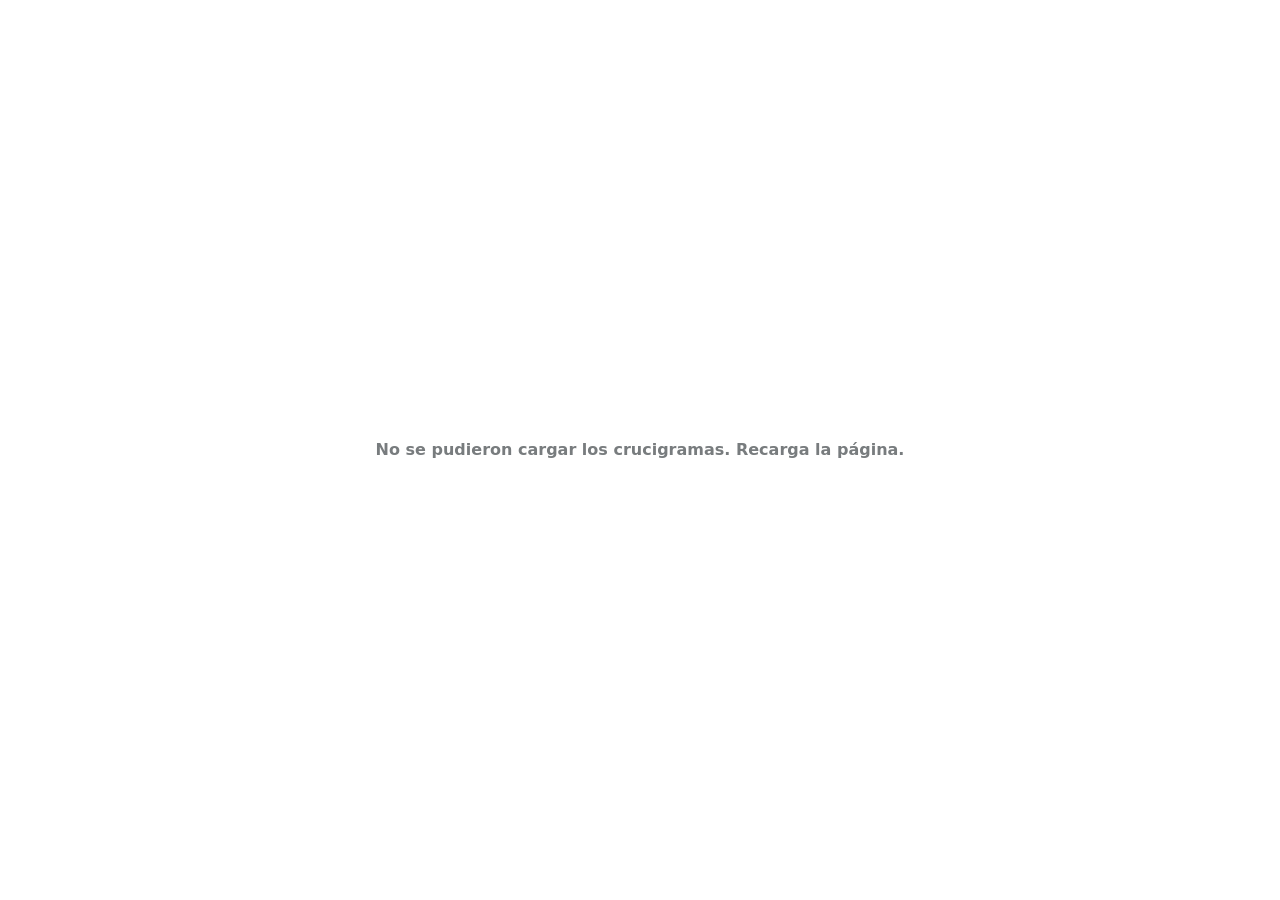
==== crucigrama/index.html @ 8b26be77 "Crucigramas: banco de pistas, generador, validador y juego (WIP) Co-Authored-By: Claude Sonnet 5.5 <" ====
<!doctype html>
<html lang="es">
<head>
<meta charset="utf-8">
<meta name="viewport" content="width=device-width,initial-scale=1,viewport-fit=cover,user-scalable=no">
<meta name="theme-color" content="#121213">
<meta name="description" content="400 crucigramas en español con pistas. Modo sin letras sugeridas o con letras sugeridas, y ayudas limitadas por crucigrama.">
<title>Crucigramas · Pasatiempos</title>
<script src="../shared.js"></script>
<link rel="stylesheet" href="../shared.css">
<link rel="icon" href="data:image/svg+xml,%3Csvg xmlns='http://www.w3.org/2000/svg' viewBox='0 0 32 32'%3E%3Crect width='32' height='32' rx='6' fill='%23b59f3b'/%3E%3Cpath d='M4 4h8v8H4zM12 12h8v8h-8zM20 20h8v8h-8z' fill='white'/%3E%3C/svg%3E">
<style>
body{background:var(--bg);color:var(--fg);font:16px/1.4 system-ui,-apple-system,"Segoe UI",Roboto,sans-serif;display:flex;flex-direction:column;
max-width:620px;margin:0 auto;padding:env(safe-area-inset-top) 12px env(safe-area-inset-bottom);overflow:hidden;touch-action:manipulation;user-select:none}
header{display:flex;align-items:center;justify-content:space-between;gap:6px;padding:6px 0;border-bottom:1px solid var(--line)}
header .ib{width:36px;height:36px;font-size:18px}
h1{font-size:clamp(18px,5vw,26px);margin:0;font-weight:800;letter-spacing:.02em}
.hbar{display:flex;gap:2px;align-items:center;min-width:76px}.hbar:last-child{justify-content:flex-end}
.streak{font-weight:700;font-size:15px;padding:0 4px;white-space:nowrap}
[hidden]{display:none!important}
/* ---- lista ---- */
#list{flex:1;min-height:0;overflow:auto;padding:10px 0 16px}
.fil{margin:0 0 10px}.fil p{margin:0 0 4px;font-size:12px;font-weight:700;color:var(--muted);text-transform:uppercase;letter-spacing:.05em}
.fil .seg button{padding:7px 8px;font-size:14px}
.cont{display:flex;gap:8px;margin:4px 0 12px;flex-wrap:wrap}
.pz{display:grid;grid-template-columns:repeat(auto-fill,minmax(52px,1fr));gap:6px}
.pz button{aspect-ratio:1;border-radius:10px;border:2px solid var(--line);font-weight:700;font-size:15px;position:relative;background:var(--card)}
.pz button.p{background:var(--sel);border-color:transparent}
.pz button.d{background:var(--ok);border-color:transparent;color:#fff}
.pz button.d.s::after{content:"★";position:absolute;right:4px;top:0;font-size:11px;color:#ffd54f}
.pz button small{display:block;font-size:9px;font-weight:600;opacity:.7;line-height:1}
.sum{font-size:13px;color:var(--muted);margin:2px 0 8px}
/* ---- juego ---- */
#game{flex:1;min-height:0;display:flex;flex-direction:column}
.info{display:flex;justify-content:space-between;align-items:center;font-size:14px;font-weight:600;color:var(--muted);padding:6px 2px 2px}
.info button{font-weight:700}
#timer{font-variant-numeric:tabular-nums;min-width:64px;text-align:left}
main{flex:1;min-height:0;display:flex;flex-direction:column;align-items:center;justify-content:center;gap:6px;padding:4px 0}
#wrap{position:relative;width:min(100%,calc(100dvh - 400px),560px);aspect-ratio:1}
#board{container-type:inline-size;display:grid;width:100%;height:100%;border:2px solid var(--muted);background:var(--muted);gap:1px}
#board.paused{filter:blur(14px)}
.c{position:relative;display:grid;place-items:center;background:var(--bg);cursor:pointer;min-width:0}
.c.b{background:var(--fg)}
.c .n{position:absolute;left:2px;top:1px;font-size:calc(100cqw / var(--n) * .3);line-height:1;font-weight:700;color:var(--muted)}
.c .v{font-size:calc(100cqw / var(--n) * .58);font-weight:600;text-transform:uppercase;line-height:1;color:var(--mine)}
.c.w{background:var(--peer)}.c.sel{background:var(--sel)}
.c.g .v{color:var(--given);font-weight:800}
.c.r .v{color:var(--ok)}
.c.x{background:var(--errbg)}.c.x .v{color:var(--err)}
.c.hint{outline:3px solid var(--ok);outline-offset:-3px;z-index:1}
#pause{position:absolute;inset:0;display:grid;place-items:center;z-index:3}
#clue{width:100%;display:flex;align-items:center;gap:6px;background:var(--peer);border-radius:10px;padding:4px 6px;min-height:52px}
#clue button{width:34px;height:34px;border-radius:8px;font-size:18px;flex:none}
#clue button:hover{background:var(--line)}
#clueT{flex:1;font-size:14px;font-weight:600;line-height:1.25;text-align:center}
#clueT b{color:var(--ok);margin-right:4px}
#kb{display:flex;flex-direction:column;gap:5px;padding:6px 0 4px}
.kr{display:flex;gap:4px;justify-content:center}
.k{flex:1;max-width:40px;height:clamp(40px,6.5dvh,50px);border-radius:6px;background:var(--key);color:var(--key-fg);font-weight:700;font-size:16px;text-transform:uppercase;display:grid;place-items:center}
.k.w{flex:1.5;max-width:60px}
.k:active{filter:brightness(.9)}
@media (hover:hover) and (pointer:fine){#kb{display:none}#wrap{width:min(100%,calc(100dvh - 300px),560px)}}
.tools{display:grid;grid-template-columns:repeat(4,1fr);gap:4px;padding:2px 0 8px}
.tl{display:flex;flex-direction:column;align-items:center;gap:1px;padding:5px 0;border-radius:8px;font-size:11px;font-weight:600;color:var(--muted);line-height:1.2}
.tl b{font-size:19px;color:var(--fg);font-weight:400}
.tl:hover{background:var(--line)}.tl:disabled{opacity:.35;cursor:default}
.tl i{font-style:normal;color:var(--fg);font-weight:700}
.help p{margin:8px 0;font-size:14px}
.cl{display:grid;grid-template-columns:1fr 1fr;gap:10px;max-height:60dvh;overflow:auto;font-size:13px}
.cl h3{margin:0 0 6px;font-size:13px;text-transform:uppercase;letter-spacing:.05em;color:var(--muted)}
.cl button{display:block;width:100%;text-align:left;padding:5px 6px;border-radius:6px;line-height:1.25}
.cl button:hover,.cl button.on{background:var(--sel)}
.cl button.ok{opacity:.45;text-decoration:line-through}
.cl b{color:var(--ok)}
#load{position:fixed;inset:0;display:grid;place-items:center;background:var(--bg);z-index:20;font-weight:700;color:var(--muted)}
.times{display:grid;grid-template-columns:1fr 1fr;gap:6px;margin:0 0 14px;text-align:center}
.times b{display:block;font-size:22px}.times span{font-size:11px;color:var(--muted)}
@keyframes win{40%{transform:scale(1.03)}}
#board.won{animation:win .6s}
</style>
</head>
<body>
<header>
  <div class="hbar"><a class="ib" href="../" aria-label="Pasatiempos" title="Pasatiempos">🏠</a><button class="ib" id="bHelp" aria-label="Ayuda">?</button></div>
  <h1>Crucigramas</h1>
  <div class="hbar"><span class="streak" id="streak" title="Racha"></span><button class="ib" id="bStats" aria-label="Estadísticas">📊</button><button class="ib" id="bSet" aria-label="Ajustes">⚙️</button></div>
</header>

<section id="list">
  <div class="fil"><p>Modo</p><div class="seg" id="fMode"></div></div>
  <div class="cont" id="cont"></div>
  <div class="fil"><p>Tamaño</p><div class="seg" id="fSize"></div></div>
  <div class="fil"><p>Estado</p><div class="seg" id="fState"></div></div>
  <div class="sum" id="sum"></div>
  <div class="pz" id="pz"></div>
</section>

<section id="game" hidden>
  <div class="info"><button id="bBack">← Lista</button><button id="timer" aria-label="Pausa">00:00</button><span id="modeL"></span></div>
  <main>
    <div id="wrap"><div id="board" role="grid"></div><div id="pause" hidden><button class="btn main" id="bResume">Continuar</button></div></div>
    <div id="clue"><button id="cPrev" aria-label="Pista anterior">‹</button><div id="clueT"></div><button id="cNext" aria-label="Pista siguiente">›</button></div>
  </main>
  <div id="kb"></div>
  <div class="tools">
    <button class="tl" id="tCheck"><b>✔️</b><span>Revisar</span></button>
    <button class="tl" id="tLetter"><b>🔤</b><span>Letra <i id="nL"></i></span></button>
    <button class="tl" id="tWord"><b>📖</b><span>Palabra <i id="nW"></i></span></button>
    <button class="tl" id="tClues"><b>📋</b><span>Pistas</span></button>
  </div>
</section>

<div id="toast" role="status"></div>
<div id="load">Cargando…</div>
<dialog id="dHelp"><button class="ib x" data-close aria-label="Cerrar">✕</button><div class="help" id="helpBody"></div></dialog>
<dialog id="dStats"><button class="ib x" data-close aria-label="Cerrar">✕</button><div id="statsBody"></div></dialog>
<dialog id="dSet"><button class="ib x" data-close aria-label="Cerrar">✕</button><div id="setBody"></div></dialog>
<dialog id="dClues"><button class="ib x" data-close aria-label="Cerrar">✕</button><div id="cluesBody"></div></dialog>

<script>
"use strict";
const MODES = { sin: "Sin letras sugeridas", con: "Con letras sugeridas" };
const MAX_LETTERS = 3, MAX_WORDS = 1;
const $ = (id) => document.getElementById(id);
const el = (tag, cls, txt) => { const e = document.createElement(tag); if (cls) e.className = cls; if (txt != null) e.textContent = txt; return e; };
const fmt = (ms) => { const s = Math.floor(ms / 1000); return `${String(Math.floor(s / 60)).padStart(2, "0")}:${String(s % 60).padStart(2, "0")}`; };
const norm = (w) => w.toLowerCase().replace(/ñ/g, "\u0001").normalize("NFD").replace(/[̀-ͯ]/g, "").replace(/\u0001/g, "ñ");

/* ---------- ajustes, estado y estadísticas ---------- */
let S = Object.assign({ mode: "sin", size: 0, state: "all" }, PAS.get("cw.settings", {}));
if (!MODES[S.mode]) S.mode = "sin";
const saveSettings = () => PAS.set("cw.settings", S);
const pkey = (id, mode = S.mode) => `cw.p.${mode}.${id}`;
const getStats = (mode = S.mode) => Object.assign({ done: 0, perfect: 0, streak: 0, best: 0, bestTime: {}, total: {} }, PAS.get("cw.stats." + mode, {}));
const renderStreak = () => { $("streak").textContent = "🔥 " + getStats().streak; };

/* ---------- datos ---------- */
let META = null; const PACKS = new Map();
async function loadMeta() { if (!META) META = await (await fetch("data/index.json")).json(); return META; }
async function getPuzzle(id) {
  const meta = await loadMeta(), pi = Math.floor((id - 1) / meta.pack), file = meta.files[pi];
  if (!PACKS.has(file)) { const p = fetch("data/" + file).then((r) => { if (!r.ok) throw new Error(r.status); return r.json(); }); PACKS.set(file, p); p.catch(() => PACKS.delete(file)); }
  return (await PACKS.get(file)).find((q) => q.id === id);
}
const sizeOf = (id) => META.sizes.find((s) => id >= s.from && id <= s.to).n;

/* ---------- partida ---------- */
let P = null, ST = null, SLOTS = [], CELL = [], sel = -1, dir = "A", wrong = new Set(), hintCell = -1, last = 0, paused = false;
function buildSlots(p) {
  const N = p.n, g = p.g, out = [], black = (c) => g[c] === "#";
  const add = (cells, d) => { if (cells.length >= 3) out.push({ dir: d, cells }); };
  for (let r = 0; r < N; r++) { let cur = []; for (let c = 0; c <= N; c++) { if (c < N && !black(r * N + c)) cur.push(r * N + c); else { add(cur, "A"); cur = []; } } }
  for (let c = 0; c < N; c++) { let cur = []; for (let r = 0; r <= N; r++) { if (r < N && !black(r * N + c)) cur.push(r * N + c); else { add(cur, "D"); cur = []; } } }
  const starts = [...new Set(out.map((s) => s.cells[0]))].sort((a, b) => a - b), num = new Map(starts.map((c, i) => [c, i + 1]));
  for (const d of ["A", "D"]) out.filter((s) => s.dir === d).sort((a, b) => num.get(a.cells[0]) - num.get(b.cells[0])).forEach((s, i) => { const k = (d === "A" ? p.a : p.d)[i]; s.num = k[0]; s.clue = k[2]; });
  CELL = Array.from({ length: N * N }, () => ({ A: -1, D: -1 }));
  out.forEach((s, i) => s.cells.forEach((c) => (CELL[c][s.dir] = i)));
  return out;
}
const isGiven = (i) => S_mode() === "con" && P.h[i] === "1";
const S_mode = () => ST.mode;
const correct = (i) => ST.v[i] === P.g[i];
const locked = (i) => isGiven(i) || ST.r[i] === "1";
const slotDone = (s) => s.cells.every(correct);

function newState(p, mode) {
  const v = Array.from(p.g, (ch, i) => (ch === "#" ? "#" : mode === "con" && p.h[i] === "1" ? ch : "."));
  return { mode, v: v.join(""), r: "0".repeat(p.n * p.n), lu: 0, wu: 0, el: 0, done: false, helped: false };
}
function save() { if (P) PAS.set(pkey(P.id, ST.mode), { v: ST.v, r: ST.r, lu: ST.lu, wu: ST.wu, el: Math.round(ST.el), done: ST.done, helped: ST.helped }); if (P && !ST.done) PAS.set("cw.last", { id: P.id, mode: ST.mode }); }
async function openPuzzle(id, mode) {
  $("load").hidden = false;
  try { await loadMeta(); P = await getPuzzle(id); } catch { toast("No se pudo cargar el crucigrama"); $("load").hidden = true; return; }
  const saved = PAS.get(pkey(id, mode), null), base = newState(P, mode);
  ST = saved && saved.v && saved.v.length === base.v.length ? Object.assign(base, saved, { mode }) : base;
  SLOTS = buildSlots(P); wrong = new Set(); hintCell = -1; paused = false; last = performance.now();
  const first = SLOTS.findIndex((s) => s.dir === "A" && !slotDone(s)); const s0 = SLOTS[first < 0 ? 0 : first];
  dir = s0.dir; sel = s0.cells.find((c) => !correct(c)) ?? s0.cells[0];
  $("list").hidden = true; $("game").hidden = false; $("load").hidden = true;
  $("modeL").textContent = MODES[mode]; buildBoard(); renderAll(); save();
  if (ST.done) setTimeout(showResult, 200);
}

/* ---------- tablero ---------- */
let cells = [];
function buildBoard() {
  const b = $("board"); b.textContent = ""; b.style.setProperty("--n", P.n); b.style.gridTemplateColumns = `repeat(${P.n},1fr)`; b.classList.remove("won", "paused"); $("pause").hidden = true; cells = [];
  const nums = new Map(); SLOTS.forEach((s) => nums.set(s.cells[0], s.num));
  for (let i = 0; i < P.n * P.n; i++) {
    const d = el("div", P.g[i] === "#" ? "c b" : "c"); d.dataset.i = i;
    const n = el("span", "n", nums.get(i) || ""), v = el("span", "v");
    if (P.g[i] !== "#") { d.setAttribute("role", "gridcell"); d.append(n, v); }
    b.appendChild(d); cells.push({ d, v, key: "" });
  }
}
const curSlot = () => { const si = sel >= 0 ? CELL[sel][dir] : -1; return si >= 0 ? SLOTS[si] : null; };
function renderAll() {
  const s = curSlot(), inW = new Set(s ? s.cells : []);
  for (let i = 0; i < P.n * P.n; i++) {
    if (P.g[i] === "#") continue;
    const c = cells[i], v = ST.v[i] === "." ? "" : ST.v[i];
    let cls = "c" + (isGiven(i) ? " g" : "") + (ST.r[i] === "1" ? " r" : "");
    if (i === sel) cls += " sel"; else if (inW.has(i)) cls += " w";
    if (wrong.has(i)) cls += " x"; if (i === hintCell) cls += " hint";
    const key = cls + "|" + v; if (key === c.key) continue; c.key = key; c.d.className = cls; c.v.textContent = v;
  }
  const L = $("clueT"); L.textContent = "";
  if (s) { L.append(el("b", "", `${s.num}${s.dir === "A" ? "H" : "V"}`), document.createTextNode(`${s.clue} (${s.cells.length})`)); }
  const lr = MAX_LETTERS - ST.lu, wr = MAX_WORDS - ST.wu;
  $("nL").textContent = `${lr}/${MAX_LETTERS}`; $("nW").textContent = `${wr}/${MAX_WORDS}`;
  $("tLetter").disabled = lr <= 0 || ST.done; $("tWord").disabled = wr <= 0 || ST.done; $("tCheck").disabled = ST.done;
  $("timer").textContent = (paused ? "⏸ " : "") + fmt(ST.el);
}

/* ---------- selección y escritura ---------- */
function select(i) {
  if (paused || P.g[i] === "#") return;
  if (i === sel) { const o = dir === "A" ? "D" : "A"; if (CELL[i][o] >= 0) dir = o; }
  else { sel = i; if (CELL[i][dir] < 0) dir = dir === "A" ? "D" : "A"; }
  hintCell = -1; renderAll();
}
function stepIn(slot, from, delta) {            // siguiente casilla del tramo
  const k = slot.cells.indexOf(from) + delta; return k >= 0 && k < slot.cells.length ? slot.cells[k] : -1;
}
function type(ch) {
  if (!P || ST.done || paused || sel < 0 || locked(sel)) return;
  ST.v = ST.v.slice(0, sel) + ch + ST.v.slice(sel + 1); wrong.delete(sel);
  const s = curSlot(); let next = -1;
  if (s) { const k = s.cells.indexOf(sel); next = s.cells.slice(k + 1).find((c) => !locked(c) && ST.v[c] === ".") ?? s.cells.slice(k + 1).find((c) => !locked(c)) ?? -1; }
  if (next >= 0) sel = next;
  hintCell = -1; renderAll(); save(); checkWin();
}
function backspace() {
  if (!P || ST.done || paused || sel < 0) return;
  if (!locked(sel) && ST.v[sel] !== ".") { ST.v = ST.v.slice(0, sel) + "." + ST.v.slice(sel + 1); wrong.delete(sel); }
  else { const s = curSlot(); if (s) { const p = stepIn(s, sel, -1); if (p >= 0) { sel = p; if (!locked(p)) { ST.v = ST.v.slice(0, p) + "." + ST.v.slice(p + 1); wrong.delete(p); } } } }
  hintCell = -1; renderAll(); save();
}
function move(dr, dc) {
  if (paused || sel < 0) return; let r = (sel / P.n) | 0, c = sel % P.n;
  for (let k = 0; k < P.n; k++) { r += dr; c += dc; if (r < 0 || c < 0 || r >= P.n || c >= P.n) return; if (P.g[r * P.n + c] !== "#") { sel = r * P.n + c; if (CELL[sel][dir] < 0) dir = dir === "A" ? "D" : "A"; hintCell = -1; renderAll(); return; } }
}
function gotoSlot(delta) {
  if (!P || sel < 0 || paused) return;
  const order = SLOTS.map((s, i) => i), cur = CELL[sel][dir], pos = order.indexOf(cur), n = order.length;
  let target = -1;
  for (let k = 1; k <= n; k++) { const i = order[(pos + delta * k + n * 2) % n]; if (!slotDone(SLOTS[i])) { target = i; break; } }
  if (target < 0) target = order[(pos + delta + n) % n];
  const s = SLOTS[target]; dir = s.dir; sel = s.cells.find((c) => !correct(c)) ?? s.cells[0]; hintCell = -1; renderAll();
}
function jumpTo(slotIdx) { const s = SLOTS[slotIdx]; dir = s.dir; sel = s.cells.find((c) => !correct(c)) ?? s.cells[0]; hintCell = -1; $("dClues").close(); renderAll(); }

/* ---------- ayudas (límite por crucigrama) ---------- */
function revealLetter() {
  if (!P || ST.done || paused) return;
  if (ST.lu >= MAX_LETTERS) return toast("Ya usaste las 3 letras de ayuda");
  if (sel < 0 || locked(sel) || correct(sel)) return toast(sel >= 0 && correct(sel) ? "Esa casilla ya está bien" : "Elige una casilla vacía o incorrecta");
  ST.v = ST.v.slice(0, sel) + P.g[sel] + ST.v.slice(sel + 1); ST.r = ST.r.slice(0, sel) + "1" + ST.r.slice(sel + 1);
  ST.lu++; ST.helped = true; wrong.delete(sel); hintCell = sel; renderAll(); save(); checkWin();
}
function revealWord() {
  if (!P || ST.done || paused) return;
  if (ST.wu >= MAX_WORDS) return toast("Ya usaste tu palabra de ayuda");
  const s = curSlot(); if (!s) return;
  const todo = s.cells.filter((c) => !correct(c)); if (!todo.length) return toast("Esa palabra ya está resuelta");
  for (const c of todo) { ST.v = ST.v.slice(0, c) + P.g[c] + ST.v.slice(c + 1); if (!isGiven(c)) ST.r = ST.r.slice(0, c) + "1" + ST.r.slice(c + 1); wrong.delete(c); }
  ST.wu++; ST.helped = true; renderAll(); save(); checkWin();
}
function check() {
  if (!P || ST.done || paused) return;
  wrong = new Set(); for (let i = 0; i < P.n * P.n; i++) if (P.g[i] !== "#" && ST.v[i] !== "." && ST.v[i] !== P.g[i]) wrong.add(i);
  renderAll(); toast(wrong.size ? `${wrong.size} ${wrong.size === 1 ? "letra incorrecta" : "letras incorrectas"}` : "Todo lo escrito es correcto");
}

/* ---------- final ---------- */
function checkWin() {
  for (let i = 0; i < P.n * P.n; i++) if (P.g[i] !== "#" && ST.v[i] !== P.g[i]) return;
  tick(); ST.done = true; sel = -1; wrong = new Set();
  const s = getStats(ST.mode); s.done++; s.total[P.n] = (s.total[P.n] || 0) + ST.el;
  if (!ST.helped) { s.perfect++; s.streak++; s.best = Math.max(s.best, s.streak); if (!s.bestTime[P.n] || ST.el < s.bestTime[P.n]) s.bestTime[P.n] = ST.el; } else s.streak = 0;
  PAS.set("cw.stats." + ST.mode, s); PAS.set("cw.last", null); save(); renderStreak(); renderAll();
  $("board").classList.add("won"); setTimeout(showResult, 700);
}
function nextId() {
  const ok = (id) => !(PAS.get(pkey(id, ST.mode), null) || {}).done, ids = []; for (const s of META.sizes) for (let i = s.from; i <= s.to; i++) ids.push(i);
  const pool = ids.filter((id) => id !== P.id && ok(id) && sizeOf(id) === P.n); const any = pool.length ? pool : ids.filter((id) => id !== P.id && ok(id));
  return any.length ? any[Math.floor(Math.random() * any.length)] : null;
}
function showResult() {
  const b = $("statsBody"); b.textContent = "";
  const res = el("div", "res"); res.append(el("div", "w", "¡Crucigrama resuelto!"), el("p", "", `Nº ${P.id} · ${P.n}×${P.n} · ${fmt(ST.el)}${ST.helped ? " · con ayuda" : " · ⭐ sin ayuda"}`)); b.appendChild(res);
  statsBlock(b, ST.mode);
  const a = el("div", "acts"), nx = el("button", "btn main", "Siguiente"), ls = el("button", "btn", "Lista");
  const n = nextId(); if (n) nx.onclick = () => { $("dStats").close(); openPuzzle(n, ST.mode); }; else nx.disabled = true;
  ls.onclick = () => { $("dStats").close(); showList(); }; a.append(nx, ls); b.appendChild(a); openDlg($("dStats"));
}

/* ---------- cronómetro ---------- */
function tick() { const n = performance.now(); if (P && ST && !paused && !ST.done && !document.hidden && !$("game").hidden) ST.el += n - last; last = n; if (ST && !$("game").hidden) $("timer").textContent = (paused ? "⏸ " : "") + fmt(ST.el); }
function setPause(p) { if (!P || ST.done) return; tick(); paused = p; $("pause").hidden = !p; $("board").classList.toggle("paused", p); $("timer").textContent = (p ? "⏸ " : "") + fmt(ST.el); if (p) save(); }
setInterval(() => { if (P && ST && !$("game").hidden) { tick(); if (!ST.done && Math.floor(ST.el / 1000) % 5 === 0) save(); } }, 500);
document.addEventListener("visibilitychange", () => { if (P && ST && !$("game").hidden) { tick(); if (document.hidden && !ST.done) { setPause(true); save(); } } });
addEventListener("pagehide", () => { if (P && ST) { tick(); save(); } });

/* ---------- lista de crucigramas ---------- */
const stateOf = (id) => { const s = PAS.get(pkey(id), null); return !s ? "n" : s.done ? (s.helped ? "d" : "ds") : "p"; };
function seg(parent, items, current, onPick) { parent.textContent = ""; items.forEach(([v, label]) => { const b = el("button", "", label); b.setAttribute("aria-pressed", String(v === current)); b.onclick = () => onPick(v); parent.appendChild(b); }); }
async function showList() {
  await loadMeta(); if (P && ST && !ST.done) save(); P = null; ST = null;
  $("game").hidden = true; $("list").hidden = false; $("load").hidden = true;
  seg($("fMode"), Object.entries(MODES), S.mode, (v) => { S.mode = v; saveSettings(); showList(); });
  seg($("fSize"), [[0, "Todos"], ...META.sizes.map((s) => [s.n, `${s.n}×${s.n}`])], S.size, (v) => { S.size = v; saveSettings(); showList(); });
  seg($("fState"), [["all", "Todos"], ["n", "Nuevos"], ["p", "En curso"], ["d", "Completados"]], S.state, (v) => { S.state = v; saveSettings(); showList(); });
  const ids = []; for (const s of META.sizes) if (!S.size || S.size === s.n) for (let i = s.from; i <= s.to; i++) ids.push(i);
  const all = ids.map((id) => [id, stateOf(id)]), done = all.filter(([, st]) => st[0] === "d").length;
  $("sum").textContent = `${done} de ${all.length} completados en este modo`;
  const pz = $("pz"); pz.textContent = "";
  for (const [id, st] of all) {
    if (S.state === "n" && st !== "n") continue; if (S.state === "p" && st !== "p") continue; if (S.state === "d" && st[0] !== "d") continue;
    const b = el("button", st === "n" ? "" : st === "p" ? "p" : st === "ds" ? "d s" : "d", String(id)); b.dataset.id = id; b.appendChild(el("small", "", `${sizeOf(id)}×${sizeOf(id)}`)); pz.appendChild(b);
  }
  const c = $("cont"); c.textContent = "";
  const lp = PAS.get("cw.last", null);
  if (lp && lp.id && stateOf(lp.id) === "p") { const b = el("button", "btn main", `Continuar nº ${lp.id}`); b.onclick = () => { S.mode = lp.mode; saveSettings(); openPuzzle(lp.id, lp.mode); }; c.appendChild(b); }
  const rnd = el("button", "btn", "🎲 Aleatorio"); rnd.onclick = () => { const pool = all.filter(([, st]) => st === "n" || st === "p"); const pick = (pool.length ? pool : all)[Math.floor(Math.random() * (pool.length ? pool.length : all.length))]; openPuzzle(pick[0], S.mode); };
  c.appendChild(rnd); renderStreak();
}
$("pz").addEventListener("click", (e) => { const b = e.target.closest("button"); if (b) openPuzzle(+b.dataset.id, S.mode); });

/* ---------- diálogos ---------- */
const openDlg = (d) => { if (!d.open) d.showModal(); };
document.querySelectorAll("[data-close]").forEach((b) => b.addEventListener("click", () => b.closest("dialog").close()));
document.querySelectorAll("dialog").forEach((d) => d.addEventListener("click", (e) => { if (e.target === d) d.close(); }));
function toast(m, ms = 1600) { const e = $("toast"); e.textContent = m; e.classList.add("on"); clearTimeout(toast.id); toast.id = setTimeout(() => e.classList.remove("on"), ms); }
function statsBlock(body, mode) {
  const s = getStats(mode), g = el("div", "stats");
  [[s.done, "Completados"], [s.perfect, "Sin ayuda"], [s.streak, "Racha"], [s.best, "Mejor racha"]].forEach(([v, l]) => { const c = el("div"); c.append(el("b", "", v), el("span", "", l)); g.appendChild(c); });
  body.appendChild(g);
  const tm = el("div", "times");
  for (const n of META ? META.sizes.map((x) => x.n) : [9, 11]) { const c = el("div"); c.append(el("b", "", s.bestTime[n] ? fmt(s.bestTime[n]) : "–"), el("span", "", `Mejor tiempo ${n}×${n}`)); tm.appendChild(c); }
  body.appendChild(tm);
}
function showStats(mode = S.mode) {
  const b = $("statsBody"); b.textContent = ""; b.appendChild(el("h2", "", "Estadísticas"));
  const sg = el("div", "seg"); b.appendChild(sg); seg(sg, Object.entries(MODES), mode, (v) => showStats(v)); sg.style.marginBottom = "12px";
  statsBlock(b, mode); openDlg($("dStats"));
}
function showSettings() {
  const b = $("setBody"); b.textContent = ""; b.appendChild(el("h2", "", "Ajustes")); const P0 = PAS.prefs();
  const opt = (title, items, cur, fn) => { const o = el("div", "opt"); o.appendChild(el("p", "", title)); const s = el("div", "seg"); seg(s, items, cur, fn); o.appendChild(s); b.appendChild(o); };
  opt("Modo oscuro", [["auto", "Auto"], ["dark", "Sí"], ["light", "No"]], P0.theme || "auto", (v) => { PAS.setPrefs({ theme: v }); showSettings(); });
  opt("Colores para daltónicos", [[true, "Sí"], [false, "No"]], !!P0.cb, (v) => { PAS.setPrefs({ cb: v }); showSettings(); });
  openDlg($("dSet"));
}
function showHelp() {
  const b = $("helpBody"); b.textContent = ""; b.appendChild(el("h2", "", "Cómo jugar"));
  ["Resuelve las palabras con ayuda de las pistas. H = horizontal (→), V = vertical (↓). Toca una casilla para elegirla y toca otra vez para cambiar de dirección.",
   "Sin letras sugeridas: la cuadrícula empieza vacía. Con letras sugeridas: algunas letras ya están puestas (al menos una en cada palabra).",
   "Ayudas por crucigrama: hasta 3 letras sueltas (🔤) y 1 palabra entera (📖). «Revisar» marca las letras incorrectas y es ilimitado.",
   "La racha cuenta los crucigramas completados seguidos sin usar letras ni palabras de ayuda (por modo). Si usas una ayuda, la racha vuelve a 0.",
   "Teclado: letras para escribir, flechas para moverte, Espacio cambia de dirección, Tab o Intro pasa a la siguiente palabra, Retroceso borra."]
    .forEach((x) => b.appendChild(el("p", "", x)));
  openDlg($("dHelp"));
}
function showClues() {
  if (!P) return; const b = $("cluesBody"); b.textContent = ""; b.appendChild(el("h2", "", "Pistas")); const g = el("div", "cl");
  for (const d of ["A", "D"]) { const col = el("div"); col.appendChild(el("h3", "", d === "A" ? "Horizontales" : "Verticales")); SLOTS.forEach((s, i) => { if (s.dir !== d) return; const bt = el("button", slotDone(s) ? "ok" : ""); bt.append(el("b", "", s.num + ". "), document.createTextNode(`${s.clue} (${s.cells.length})`)); bt.onclick = () => jumpTo(i); col.appendChild(bt); }); g.appendChild(col); }
  b.appendChild(g); openDlg($("dClues"));
}

/* ---------- eventos ---------- */
$("board").addEventListener("pointerdown", (e) => { const c = e.target.closest(".c"); if (c && !c.classList.contains("b")) { e.preventDefault(); select(+c.dataset.i); } });
(function () { const kb = $("kb"); for (const row of ["qwertyuiop", "asdfghjklñ", "zxcvbnm"]) { const r = el("div", "kr"); for (const l of row) { const k = el("button", "k", l); k.dataset.k = l; r.appendChild(k); } if (row[0] === "z") { const b = el("button", "k w", "⌫"); b.dataset.k = "Backspace"; b.setAttribute("aria-label", "Borrar"); r.appendChild(b); } kb.appendChild(r); } })();
$("kb").addEventListener("click", (e) => { const k = e.target.closest("[data-k]"); if (!k) return; k.dataset.k === "Backspace" ? backspace() : type(k.dataset.k); });
$("tCheck").onclick = check; $("tLetter").onclick = revealLetter; $("tWord").onclick = revealWord; $("tClues").onclick = showClues;
$("cPrev").onclick = () => gotoSlot(-1); $("cNext").onclick = () => gotoSlot(1);
$("timer").onclick = () => setPause(!paused); $("bResume").onclick = () => setPause(false);
$("bBack").onclick = showList; $("bHelp").onclick = showHelp; $("bStats").onclick = async () => { await loadMeta(); showStats(); }; $("bSet").onclick = showSettings;
document.addEventListener("keydown", (e) => {
  if (document.querySelector("dialog[open]") || !P || $("game").hidden || e.ctrlKey || e.metaKey || e.altKey) return;
  const k = e.key;
  if (k === "Backspace") { e.preventDefault(); backspace(); }
  else if (k === "Tab" || k === "Enter") { e.preventDefault(); gotoSlot(e.shiftKey ? -1 : 1); }
  else if (k === " ") { e.preventDefault(); select(sel); }
  else if (k === "ArrowUp") { e.preventDefault(); dir = "D"; move(-1, 0); } else if (k === "ArrowDown") { e.preventDefault(); dir = "D"; move(1, 0); }
  else if (k === "ArrowLeft") { e.preventDefault(); dir = "A"; move(0, -1); } else if (k === "ArrowRight") { e.preventDefault(); dir = "A"; move(0, 1); }
  else if (k.length === 1) { const l = norm(k); if (/^[a-zñ]$/.test(l)) type(l); }
});

/* ---------- arranque ---------- */
showList().catch(() => { $("load").textContent = "No se pudieron cargar los crucigramas. Recarga la página."; });
PAS.registerSW("../sw.js");
</script>
</body>
</html>
---- shared.css ----
/* Estilos comunes de Pasatiempos: tema claro/oscuro, botones, diálogos, estadísticas */
:root{--bg:#fff;--fg:#1a1a1b;--muted:#787c7e;--line:#d3d6da;--key:#d3d6da;--key-fg:#1a1a1b;--tile-b:#878a8c;
--ok:#538d4e;--mid:#b59f3b;--no:#787c7e;--card:#fff;--shadow:0 8px 30px #0003}
:root[data-cb="1"]{--ok:#f5793a;--mid:#85c0f9}
@media(prefers-color-scheme:dark){:root:not([data-theme="light"]){--bg:#121213;--fg:#fff;--muted:#818384;--line:#3a3a3c;--key:#818384;--key-fg:#fff;--tile-b:#565758;--no:#3a3a3c;--card:#1d1d1f}}
:root[data-theme="dark"]{--bg:#121213;--fg:#fff;--muted:#818384;--line:#3a3a3c;--key:#818384;--key-fg:#fff;--tile-b:#565758;--no:#3a3a3c;--card:#1d1d1f}
*{box-sizing:border-box;-webkit-tap-highlight-color:transparent}
html,body{height:100%;margin:0}
button{font:inherit;color:inherit;background:none;border:0;cursor:pointer;padding:0}
.ib{text-decoration:none;color:inherit;width:40px;height:40px;border-radius:8px;font-size:20px;display:grid;place-items:center}
.ib:hover,.ib:focus-visible{background:var(--line)}
.btn{padding:8px 14px;border-radius:999px;border:1px solid var(--line);font-weight:600;font-size:14px}
.btn:hover{background:var(--line)}
.btn.main{background:var(--ok);border-color:var(--ok);color:#fff}
.btn:disabled{opacity:.4;cursor:default}
#toast{position:fixed;top:70px;left:50%;transform:translateX(-50%);background:var(--fg);color:var(--bg);padding:10px 16px;border-radius:8px;font-weight:700;font-size:14px;opacity:0;pointer-events:none;transition:opacity .2s;z-index:30;max-width:90vw;text-align:center}
#toast.on{opacity:1}
dialog{border:0;border-radius:14px;background:var(--card);color:var(--fg);padding:20px;width:min(92vw,420px);max-height:90dvh;box-shadow:var(--shadow);user-select:text}
dialog::backdrop{background:#0008}
dialog h2{margin:0 0 12px;font-size:18px;text-align:center;text-transform:uppercase;letter-spacing:.05em}
.x{position:absolute;right:10px;top:10px}
.stats{display:grid;grid-template-columns:repeat(4,1fr);text-align:center;gap:4px;margin-bottom:14px}
.stats b{display:block;font-size:30px;line-height:1.1}.stats span{font-size:11px;color:var(--muted)}
.dist{display:grid;grid-template-columns:14px 1fr;gap:4px 6px;align-items:center;font-size:13px;margin-bottom:14px}
.bar{background:var(--no);color:#fff;padding:1px 6px;text-align:right;min-width:20px;font-weight:700;border-radius:2px}
.bar.hl{background:var(--ok)}
.opt{margin:0 0 14px}.opt p{margin:0 0 6px;font-weight:700;font-size:13px;color:var(--muted);text-transform:uppercase;letter-spacing:.05em}
.seg{display:flex;gap:6px;flex-wrap:wrap}
.seg button{flex:1;min-width:48px;padding:8px 10px;border:2px solid var(--line);border-radius:8px;font-weight:700}
.seg button[aria-pressed="true"]{border-color:var(--ok);background:var(--ok);color:#fff}
.opt small{display:block;margin-top:4px;color:var(--muted);font-size:12px}
.chk{display:flex;gap:10px;align-items:center;margin:8px 0;font-size:15px}
.res{text-align:center;margin-bottom:12px}
.res .w{font-size:28px;font-weight:800;text-transform:uppercase;letter-spacing:.08em}
.res p{margin:4px 0}
.acts{display:flex;gap:8px;justify-content:center;flex-wrap:wrap;margin-top:6px}
@media(prefers-reduced-motion:reduce){*{animation-duration:.01s!important;animation-delay:0s!important;transition:none!important}}

/* variables extra del Sudoku y la home (no molestan a otros juegos) */
:root{--sel:#bbdefb;--peer:#eceff1;--same:#c5e1a5;--errbg:#ffcdd2;--err:#c62828;--given:#1a1a1b;--mine:#1565c0;--note:#5f6368}
:root[data-cb="1"]{--same:#ffe0b2}
@media(prefers-color-scheme:dark){:root:not([data-theme="light"]){--sel:#27506f;--peer:#232427;--same:#3b5a2f;--errbg:#5a2327;--err:#ff8a80;--given:#fff;--mine:#82b1ff;--note:#9aa0a6}}
:root[data-theme="dark"]{--sel:#27506f;--peer:#232427;--same:#3b5a2f;--errbg:#5a2327;--err:#ff8a80;--given:#fff;--mine:#82b1ff;--note:#9aa0a6}
:root[data-theme="dark"][data-cb="1"]{--same:#6d4c1f}
a{color:inherit}
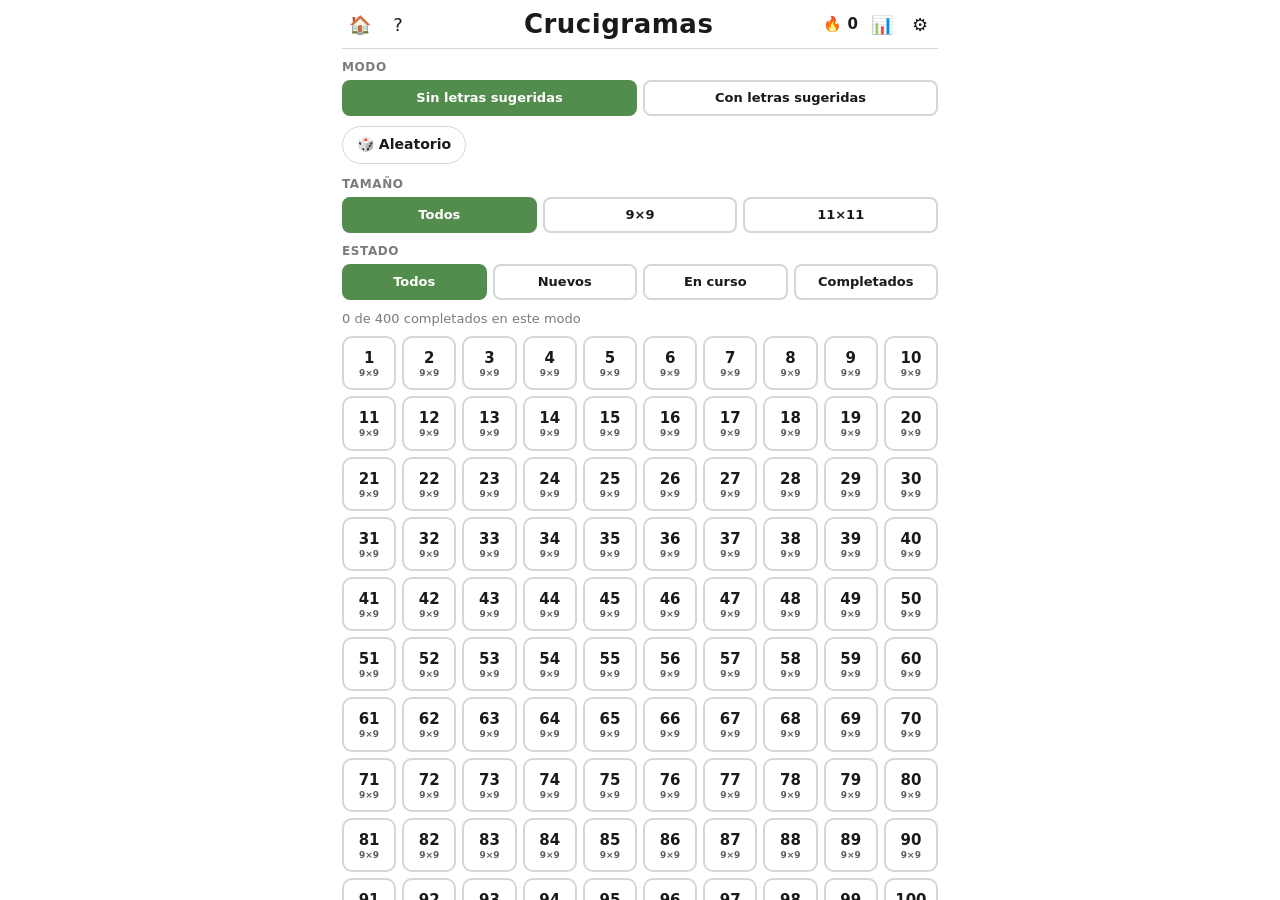
==== commit 50687e48: "Crucigramas: la prueba e2e cierra diálogos y el aviso de victoria no falla al salir Co-Authored-By: " ====
--- a/crucigrama/index.html
+++ b/crucigrama/index.html
@@ -21,7 +21,7 @@
 /* ---- lista ---- */
 #list{flex:1;min-height:0;overflow:auto;padding:10px 0 16px}
 .fil{margin:0 0 10px}.fil p{margin:0 0 4px;font-size:12px;font-weight:700;color:var(--muted);text-transform:uppercase;letter-spacing:.05em}
-.fil .seg button{padding:7px 8px;font-size:14px}
+.fil .seg button{padding:7px 6px;font-size:13px;min-width:0}
 .cont{display:flex;gap:8px;margin:4px 0 12px;flex-wrap:wrap}
 .pz{display:grid;grid-template-columns:repeat(auto-fill,minmax(52px,1fr));gap:6px}
 .pz button{aspect-ratio:1;border-radius:10px;border:2px solid var(--line);font-weight:700;font-size:15px;position:relative;background:var(--card)}
@@ -36,7 +36,7 @@
 .info button{font-weight:700}
 #timer{font-variant-numeric:tabular-nums;min-width:64px;text-align:left}
 main{flex:1;min-height:0;display:flex;flex-direction:column;align-items:center;justify-content:center;gap:6px;padding:4px 0}
-#wrap{position:relative;width:min(100%,calc(100dvh - 400px),560px);aspect-ratio:1}
+#wrap{position:relative;width:min(100%,calc(100dvh - 350px),560px);aspect-ratio:1}
 #board{container-type:inline-size;display:grid;width:100%;height:100%;border:2px solid var(--muted);background:var(--muted);gap:1px}
 #board.paused{filter:blur(14px)}
 .c{position:relative;display:grid;place-items:center;background:var(--bg);cursor:pointer;min-width:0}
@@ -56,7 +56,7 @@
 #clueT b{color:var(--ok);margin-right:4px}
 #kb{display:flex;flex-direction:column;gap:5px;padding:6px 0 4px}
 .kr{display:flex;gap:4px;justify-content:center}
-.k{flex:1;max-width:40px;height:clamp(40px,6.5dvh,50px);border-radius:6px;background:var(--key);color:var(--key-fg);font-weight:700;font-size:16px;text-transform:uppercase;display:grid;place-items:center}
+.k{flex:1;max-width:40px;height:clamp(38px,6dvh,48px);border-radius:6px;background:var(--key);color:var(--key-fg);font-weight:700;font-size:16px;text-transform:uppercase;display:grid;place-items:center}
 .k.w{flex:1.5;max-width:60px}
 .k:active{filter:brightness(.9)}
 @media (hover:hover) and (pointer:fine){#kb{display:none}#wrap{width:min(100%,calc(100dvh - 300px),560px)}}
@@ -159,7 +159,7 @@
 }
 const isGiven = (i) => S_mode() === "con" && P.h[i] === "1";
 const S_mode = () => ST.mode;
-const correct = (i) => ST.v[i] === P.g[i];
+const correct = (i) => ST.v[i] === P.g[i] || !!(P.x && P.x[i] && ST.v[i] !== "." && P.x[i].includes(ST.v[i]));   // x: letras alternativas válidas en casillas sin cruce
 const locked = (i) => isGiven(i) || ST.r[i] === "1";
 const slotDone = (s) => s.cells.every(correct);
 
@@ -268,13 +268,13 @@
 }
 function check() {
   if (!P || ST.done || paused) return;
-  wrong = new Set(); for (let i = 0; i < P.n * P.n; i++) if (P.g[i] !== "#" && ST.v[i] !== "." && ST.v[i] !== P.g[i]) wrong.add(i);
+  wrong = new Set(); for (let i = 0; i < P.n * P.n; i++) if (P.g[i] !== "#" && ST.v[i] !== "." && !correct(i)) wrong.add(i);
   renderAll(); toast(wrong.size ? `${wrong.size} ${wrong.size === 1 ? "letra incorrecta" : "letras incorrectas"}` : "Todo lo escrito es correcto");
 }
 
 /* ---------- final ---------- */
 function checkWin() {
-  for (let i = 0; i < P.n * P.n; i++) if (P.g[i] !== "#" && ST.v[i] !== P.g[i]) return;
+  for (let i = 0; i < P.n * P.n; i++) if (P.g[i] !== "#" && !correct(i)) return;
   tick(); ST.done = true; sel = -1; wrong = new Set();
   const s = getStats(ST.mode); s.done++; s.total[P.n] = (s.total[P.n] || 0) + ST.el;
   if (!ST.helped) { s.perfect++; s.streak++; s.best = Math.max(s.best, s.streak); if (!s.bestTime[P.n] || ST.el < s.bestTime[P.n]) s.bestTime[P.n] = ST.el; } else s.streak = 0;
@@ -287,6 +287,7 @@
   return any.length ? any[Math.floor(Math.random() * any.length)] : null;
 }
 function showResult() {
+  if (!P || !ST || !ST.done) return;          // el aviso puede dispararse tras salir del crucigrama
   const b = $("statsBody"); b.textContent = "";
   const res = el("div", "res"); res.append(el("div", "w", "¡Crucigrama resuelto!"), el("p", "", `Nº ${P.id} · ${P.n}×${P.n} · ${fmt(ST.el)}${ST.helped ? " · con ayuda" : " · ⭐ sin ayuda"}`)); b.appendChild(res);
   statsBlock(b, ST.mode);
